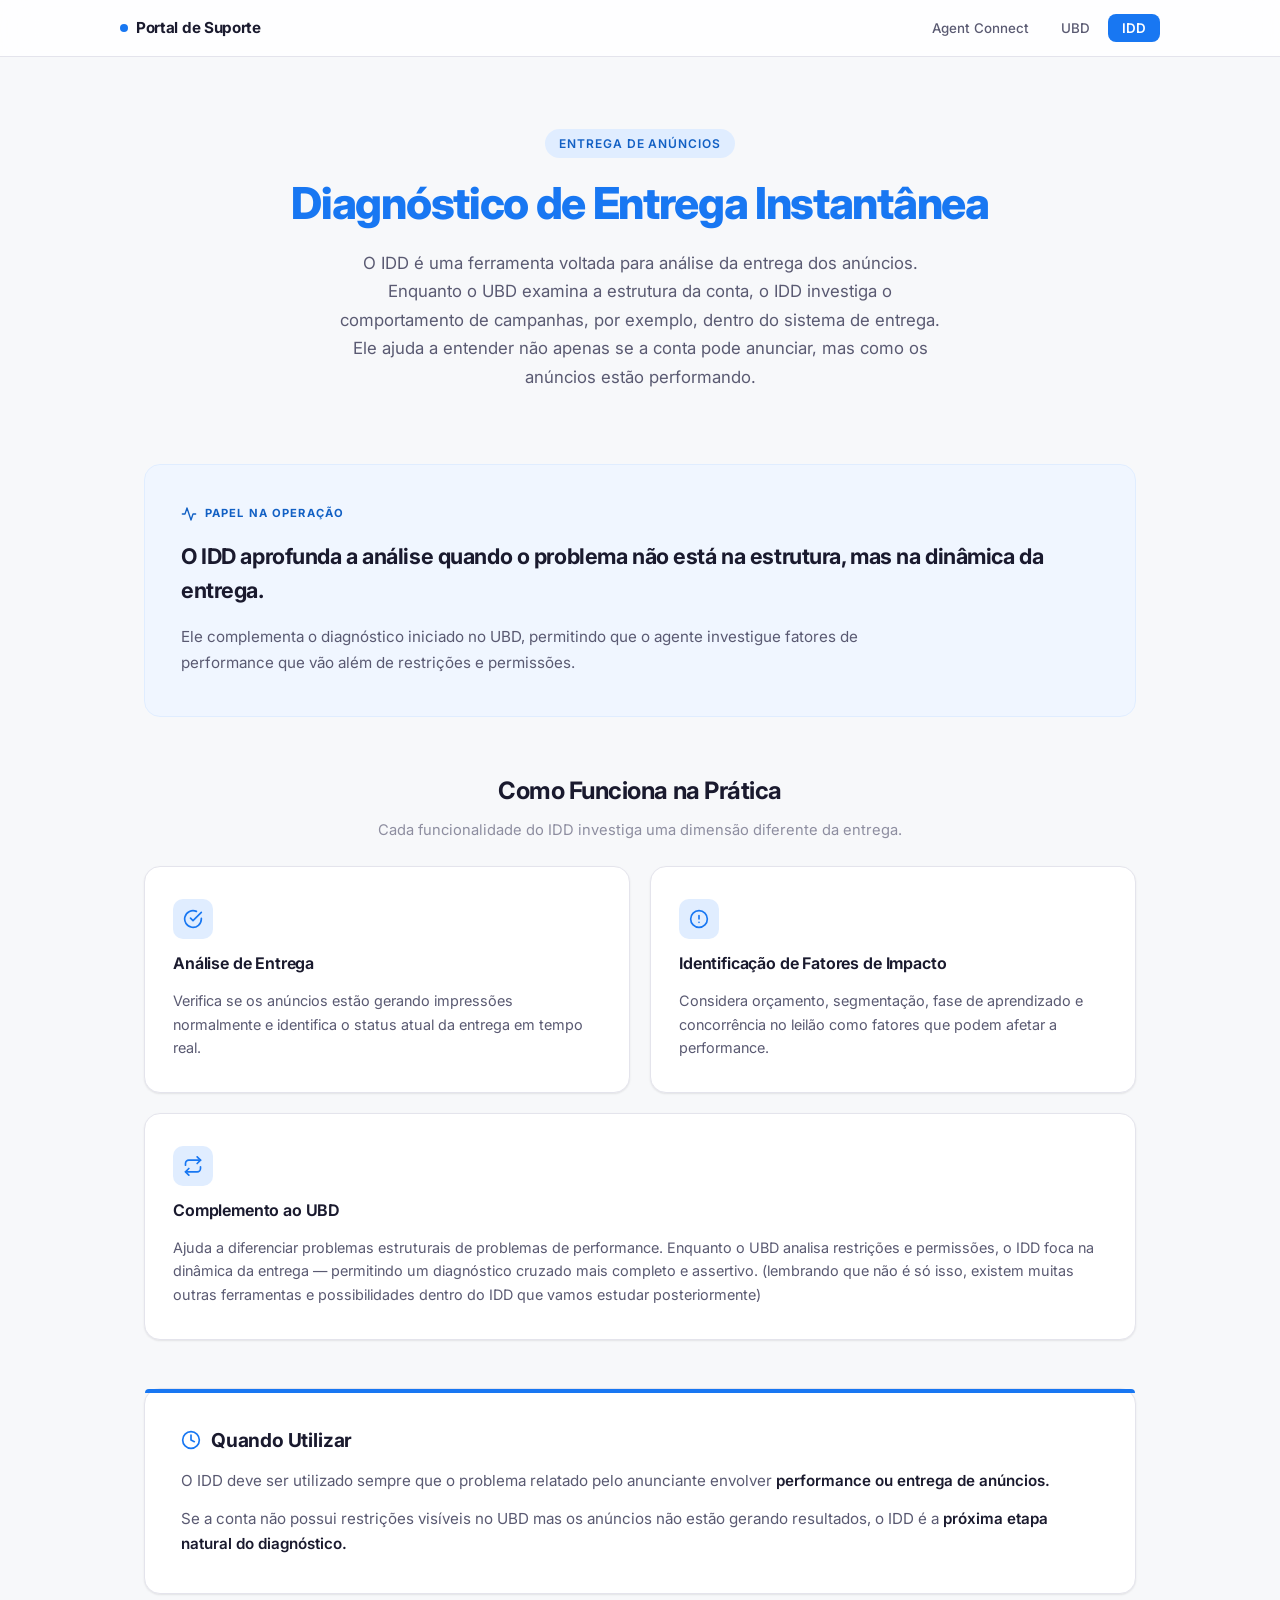
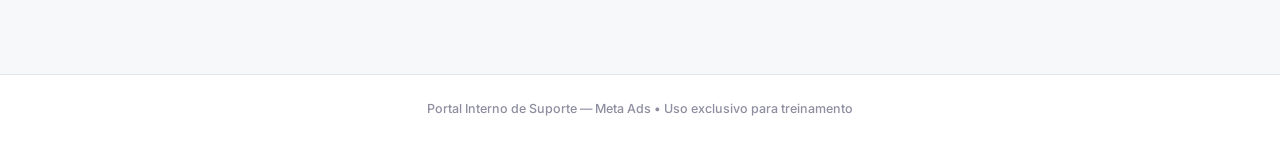
==== public/idd.html @ e2fe1c53 "Add files via upload" ====
<!DOCTYPE html>
<html lang="pt-BR">

<head>
  <meta charset="UTF-8" />
  <meta name="viewport" content="width=device-width, initial-scale=1.0" />
  <title>IDD — Diagnóstico de Entrega Instantânea</title>
  <link rel="preconnect" href="https://fonts.googleapis.com" />
  <link rel="preconnect" href="https://fonts.gstatic.com" crossorigin />
  <link href="https://fonts.googleapis.com/css2?family=Inter:wght@400;500;600;700;800&display=swap" rel="stylesheet" />
  <link rel="stylesheet" href="style.css" />
</head>

<body class="page-blue">

  <!-- Navigation -->
  <nav class="nav">
    <div class="nav-inner">
      <a href="index.html" class="nav-brand">
        <span class="nav-brand-dot" style="background:#1877F2"></span>
        Portal de Suporte
      </a>
      <button class="nav-toggle" aria-label="Abrir menu">
        <svg viewBox="0 0 24 24" fill="none" stroke="currentColor" stroke-width="2" stroke-linecap="round"
          stroke-linejoin="round">
          <line x1="3" y1="6" x2="21" y2="6" />
          <line x1="3" y1="12" x2="21" y2="12" />
          <line x1="3" y1="18" x2="21" y2="18" />
        </svg>
      </button>
      <ul class="nav-links">
        <li><a href="index.html">Agent Connect</a></li>
        <li><a href="ubd.html">UBD</a></li>
        <li><a href="idd.html" class="active">IDD</a></li>
      </ul>
    </div>
  </nav>

  <!-- Hero -->
  <section class="hero">
    <span class="hero-badge">Entrega de Anúncios</span>
    <h1>Diagnóstico de Entrega Instantânea</h1>
    <p class="hero-intro">
      O IDD é uma ferramenta voltada para análise da entrega dos anúncios.
      Enquanto o UBD examina a estrutura da conta, o IDD investiga o comportamento de campanhas, por exemplo, dentro do
      sistema de entrega.
      Ele ajuda a entender não apenas se a conta pode anunciar, mas como os anúncios estão performando.
    </p>
  </section>

  <div class="content-wrap">

    <!-- Papel na Operação -->
    <section class="role-block">
      <div class="role-block-label">
        <svg viewBox="0 0 24 24" fill="none" stroke="currentColor" stroke-width="2" stroke-linecap="round"
          stroke-linejoin="round">
          <polyline points="22 12 18 12 15 21 9 3 6 12 2 12" />
        </svg>
        Papel na Operação
      </div>
      <h2>O IDD aprofunda a análise quando o problema não está na estrutura, mas na dinâmica da entrega.</h2>
      <p>Ele complementa o diagnóstico iniciado no UBD, permitindo que o agente investigue fatores de performance que
        vão além de restrições e permissões.</p>
    </section>

    <!-- Como Funciona na Prática -->
    <div class="section-header">
      <h2>Como Funciona na Prática</h2>
      <p>Cada funcionalidade do IDD investiga uma dimensão diferente da entrega.</p>
    </div>

    <div class="grid-cards grid-3">

      <!-- Card 1 -->
      <div class="grid-card">
        <div class="grid-card-icon">
          <svg viewBox="0 0 24 24" fill="none" stroke="currentColor" stroke-width="2" stroke-linecap="round"
            stroke-linejoin="round">
            <path d="M22 11.08V12a10 10 0 1 1-5.93-9.14" />
            <polyline points="22 4 12 14.01 9 11.01" />
          </svg>
        </div>
        <h3>Análise de Entrega</h3>
        <p>Verifica se os anúncios estão gerando impressões normalmente e identifica o status atual da entrega em tempo
          real.</p>
      </div>

      <!-- Card 2 -->
      <div class="grid-card">
        <div class="grid-card-icon">
          <svg viewBox="0 0 24 24" fill="none" stroke="currentColor" stroke-width="2" stroke-linecap="round"
            stroke-linejoin="round">
            <circle cx="12" cy="12" r="10" />
            <line x1="12" y1="8" x2="12" y2="12" />
            <line x1="12" y1="16" x2="12.01" y2="16" />
          </svg>
        </div>
        <h3>Identificação de Fatores de Impacto</h3>
        <p>Considera orçamento, segmentação, fase de aprendizado e concorrência no leilão como fatores que podem afetar
          a performance.</p>
      </div>

      <!-- Card 3 (full width) -->
      <div class="grid-card">
        <div class="grid-card-icon">
          <svg viewBox="0 0 24 24" fill="none" stroke="currentColor" stroke-width="2" stroke-linecap="round"
            stroke-linejoin="round">
            <polyline points="17 1 21 5 17 9" />
            <path d="M3 11V9a4 4 0 0 1 4-4h14" />
            <polyline points="7 23 3 19 7 15" />
            <path d="M21 13v2a4 4 0 0 1-4 4H3" />
          </svg>
        </div>
        <h3>Complemento ao UBD</h3>
        <p>Ajuda a diferenciar problemas estruturais de problemas de performance. Enquanto o UBD analisa restrições e
          permissões, o IDD foca na dinâmica da entrega — permitindo um diagnóstico cruzado mais completo e assertivo.

          (lembrando que não é só isso, existem muitas outras ferramentas e possibilidades dentro do IDD que vamos
          estudar posteriormente)
        </p>
      </div>

    </div>

    <!-- Quando Utilizar -->
    <section class="closing-block">
      <div class="closing-block-accent"></div>
      <h2>
        <svg viewBox="0 0 24 24" fill="none" stroke="currentColor" stroke-width="2" stroke-linecap="round"
          stroke-linejoin="round">
          <circle cx="12" cy="12" r="10" />
          <polyline points="12 6 12 12 16 14" />
        </svg>
        Quando Utilizar
      </h2>
      <p>O IDD deve ser utilizado sempre que o problema relatado pelo anunciante envolver <span
          class="highlight">performance ou entrega de anúncios.</span></p>
      <p>Se a conta não possui restrições visíveis no UBD mas os anúncios não estão gerando resultados, o IDD é a <span
          class="highlight">próxima etapa natural do diagnóstico.</span></p>
    </section>

  </div>

  <!-- Footer -->
  <footer class="footer">
    <p>Portal Interno de Suporte — Meta Ads &bull; Uso exclusivo para treinamento</p>
  </footer>

  <script src="script.js"></script>
</body>

</html>
---- public/style.css ----
/* ===== RESET & BASE ===== */
*,
*::before,
*::after {
  margin: 0;
  padding: 0;
  box-sizing: border-box;
}

:root {
  --white: #ffffff;
  --bg: #f7f8fa;
  --text-primary: #1a1a2e;
  --text-secondary: #5a5a72;
  --text-muted: #8e8ea0;
  --border: #e4e4ec;
  --card-bg: #ffffff;
  --shadow-sm: 0 1px 3px rgba(0, 0, 0, 0.04), 0 1px 2px rgba(0, 0, 0, 0.06);
  --shadow-md: 0 4px 12px rgba(0, 0, 0, 0.06), 0 2px 4px rgba(0, 0, 0, 0.04);
  --shadow-lg: 0 10px 30px rgba(0, 0, 0, 0.08), 0 4px 8px rgba(0, 0, 0, 0.04);
  --radius: 16px;
  --radius-sm: 12px;
  --transition: 0.3s cubic-bezier(0.4, 0, 0.2, 1);

  --purple: #7E6DF6;
  --purple-light: #ece9fe;
  --purple-lighter: #f6f4ff;
  --purple-dark: #5b4bc9;

  --green: #2FAF7C;
  --green-light: #e3f8ef;
  --green-lighter: #f0faf5;
  --green-dark: #1f8a5e;

  --blue: #1877F2;
  --blue-light: #e0edff;
  --blue-lighter: #f0f6ff;
  --blue-dark: #1260c4;
}

html {
  scroll-behavior: smooth;
  -webkit-font-smoothing: antialiased;
  -moz-osx-font-smoothing: grayscale;
}

body {
  font-family: 'Inter', -apple-system, BlinkMacSystemFont, 'Segoe UI', Roboto, sans-serif;
  background-color: var(--bg);
  color: var(--text-primary);
  line-height: 1.6;
  min-height: 100vh;
}

/* ===== NAVIGATION ===== */
.nav {
  position: sticky;
  top: 0;
  z-index: 100;
  background: rgba(255, 255, 255, 0.85);
  backdrop-filter: blur(16px);
  -webkit-backdrop-filter: blur(16px);
  border-bottom: 1px solid var(--border);
  padding: 0 24px;
}

.nav-inner {
  max-width: 1040px;
  margin: 0 auto;
  display: flex;
  align-items: center;
  justify-content: space-between;
  height: 56px;
}

.nav-brand {
  font-weight: 700;
  font-size: 0.95rem;
  color: var(--text-primary);
  text-decoration: none;
  letter-spacing: -0.02em;
  display: flex;
  align-items: center;
  gap: 8px;
}

.nav-brand-dot {
  width: 8px;
  height: 8px;
  border-radius: 50%;
  display: inline-block;
}

.nav-links {
  display: flex;
  gap: 4px;
  list-style: none;
}

.nav-links a {
  text-decoration: none;
  font-size: 0.835rem;
  font-weight: 500;
  color: var(--text-secondary);
  padding: 6px 14px;
  border-radius: 8px;
  transition: background var(--transition), color var(--transition);
}

.nav-links a:hover {
  background: var(--bg);
  color: var(--text-primary);
}

.nav-links a.active {
  color: var(--white);
  font-weight: 600;
}

.page-purple .nav-links a.active { background: var(--purple); }
.page-green .nav-links a.active { background: var(--green); }
.page-blue .nav-links a.active { background: var(--blue); }

/* ===== HERO ===== */
.hero {
  text-align: center;
  padding: 72px 24px 24px;
  max-width: 760px;
  margin: 0 auto;
}

.hero-badge {
  display: inline-flex;
  align-items: center;
  gap: 6px;
  font-size: 0.75rem;
  font-weight: 600;
  text-transform: uppercase;
  letter-spacing: 0.08em;
  padding: 5px 14px;
  border-radius: 100px;
  margin-bottom: 20px;
}

.page-purple .hero-badge { background: var(--purple-light); color: var(--purple-dark); }
.page-green .hero-badge { background: var(--green-light); color: var(--green-dark); }
.page-blue .hero-badge { background: var(--blue-light); color: var(--blue-dark); }

.hero h1 {
  font-size: clamp(2rem, 5vw, 2.75rem);
  font-weight: 800;
  letter-spacing: -0.03em;
  line-height: 1.15;
  margin-bottom: 20px;
  text-wrap: balance;
}

.page-purple .hero h1 { color: var(--purple); }
.page-green .hero h1 { color: var(--green); }
.page-blue .hero h1 { color: var(--blue); }

.hero-intro {
  font-size: 1.05rem;
  color: var(--text-secondary);
  max-width: 620px;
  margin: 0 auto;
  line-height: 1.7;
  text-wrap: pretty;
}

/* ===== MAIN CONTENT WRAPPER ===== */
.content-wrap {
  max-width: 1040px;
  margin: 0 auto;
  padding: 0 24px 80px;
}

/* ===== PAPEL NA OPERACAO (Featured Block) ===== */
.role-block {
  margin-top: 48px;
  border-radius: var(--radius);
  padding: 40px 36px;
  position: relative;
  overflow: hidden;
}

.page-purple .role-block {
  background: var(--purple-lighter);
  border: 1px solid var(--purple-light);
}
.page-green .role-block {
  background: var(--green-lighter);
  border: 1px solid var(--green-light);
}
.page-blue .role-block {
  background: var(--blue-lighter);
  border: 1px solid var(--blue-light);
}

.role-block-label {
  font-size: 0.7rem;
  font-weight: 700;
  text-transform: uppercase;
  letter-spacing: 0.1em;
  margin-bottom: 16px;
  display: flex;
  align-items: center;
  gap: 8px;
}

.page-purple .role-block-label { color: var(--purple-dark); }
.page-green .role-block-label { color: var(--green-dark); }
.page-blue .role-block-label { color: var(--blue-dark); }

.role-block-label svg {
  width: 16px;
  height: 16px;
}

.role-block h2 {
  font-size: 1.35rem;
  font-weight: 700;
  letter-spacing: -0.02em;
  margin-bottom: 16px;
  color: var(--text-primary);
}

.role-block p {
  font-size: 0.95rem;
  color: var(--text-secondary);
  line-height: 1.7;
  max-width: 680px;
}

.role-block p + p {
  margin-top: 12px;
}

.role-list {
  list-style: none;
  display: flex;
  flex-direction: column;
  gap: 10px;
  margin-top: 16px;
}

.role-list li {
  position: relative;
  padding-left: 24px;
  font-size: 0.95rem;
  color: var(--text-secondary);
  line-height: 1.6;
}

.role-list li::before {
  content: '';
  position: absolute;
  left: 0;
  top: 10px;
  width: 8px;
  height: 8px;
  border-radius: 50%;
}

.page-purple .role-list li::before { background: var(--purple); }
.page-green .role-list li::before { background: var(--green); }
.page-blue .role-list li::before { background: var(--blue); }

/* ===== SECTION HEADER ===== */
.section-header {
  margin-top: 56px;
  margin-bottom: 24px;
  text-align: center;
}

.section-header h2 {
  font-size: 1.5rem;
  font-weight: 700;
  letter-spacing: -0.02em;
  color: var(--text-primary);
}

.section-header p {
  margin-top: 8px;
  font-size: 0.92rem;
  color: var(--text-muted);
}

/* ===== GRID CARDS (Como Funciona) ===== */
.grid-cards {
  display: grid;
  grid-template-columns: repeat(2, 1fr);
  gap: 16px;
}

.grid-card {
  background: var(--card-bg);
  border: 1px solid var(--border);
  border-radius: var(--radius);
  padding: 28px 24px;
  box-shadow: var(--shadow-sm);
  transition: box-shadow var(--transition), border-color var(--transition), transform var(--transition);
  display: flex;
  flex-direction: column;
  gap: 12px;
}

.grid-card:hover {
  box-shadow: var(--shadow-md);
  transform: translateY(-2px);
}

.page-purple .grid-card:hover { border-color: var(--purple-light); }
.page-green .grid-card:hover { border-color: var(--green-light); }
.page-blue .grid-card:hover { border-color: var(--blue-light); }

.grid-card-icon {
  width: 40px;
  height: 40px;
  border-radius: 10px;
  display: flex;
  align-items: center;
  justify-content: center;
  flex-shrink: 0;
}

.page-purple .grid-card-icon { background: var(--purple-light); color: var(--purple); }
.page-green .grid-card-icon { background: var(--green-light); color: var(--green); }
.page-blue .grid-card-icon { background: var(--blue-light); color: var(--blue); }

.grid-card-icon svg {
  width: 20px;
  height: 20px;
}

.grid-card h3 {
  font-size: 1rem;
  font-weight: 650;
  letter-spacing: -0.01em;
  color: var(--text-primary);
}

.grid-card p {
  font-size: 0.9rem;
  color: var(--text-secondary);
  line-height: 1.65;
}

/* ===== QUANDO UTILIZAR (Closing block) ===== */
.closing-block {
  margin-top: 48px;
  background: var(--card-bg);
  border: 1px solid var(--border);
  border-radius: var(--radius);
  padding: 36px;
  box-shadow: var(--shadow-sm);
  position: relative;
}

.closing-block-accent {
  position: absolute;
  top: 0;
  left: 0;
  right: 0;
  height: 4px;
  border-radius: var(--radius) var(--radius) 0 0;
}

.page-purple .closing-block-accent { background: var(--purple); }
.page-green .closing-block-accent { background: var(--green); }
.page-blue .closing-block-accent { background: var(--blue); }

.closing-block h2 {
  font-size: 1.2rem;
  font-weight: 700;
  letter-spacing: -0.01em;
  margin-bottom: 12px;
  color: var(--text-primary);
  display: flex;
  align-items: center;
  gap: 10px;
}

.closing-block h2 svg {
  width: 20px;
  height: 20px;
  flex-shrink: 0;
}

.page-purple .closing-block h2 svg { color: var(--purple); }
.page-green .closing-block h2 svg { color: var(--green); }
.page-blue .closing-block h2 svg { color: var(--blue); }

.closing-block p {
  font-size: 0.95rem;
  color: var(--text-secondary);
  line-height: 1.7;
}

.closing-block p + p {
  margin-top: 12px;
}

.closing-block .highlight {
  font-weight: 600;
  color: var(--text-primary);
}

/* ===== PAGE-SPECIFIC LAYOUTS ===== */

/* Agent Connect: slightly vertical card flow */
.page-purple .grid-cards {
  gap: 16px;
}

.page-purple .grid-card {
  padding: 30px 24px;
}

/* UBD: technical, symmetric, tighter grid */
.page-green .grid-cards {
  gap: 14px;
}

.page-green .grid-card {
  padding: 24px 22px;
}

/* IDD: larger cards, more spacing, dynamic feel */
.page-blue .grid-cards {
  gap: 20px;
}

.page-blue .grid-card {
  padding: 32px 28px;
}

/* IDD: 3 cards layout - first two side by side, third full width */
.page-blue .grid-cards.grid-3 {
  grid-template-columns: repeat(2, 1fr);
}

.page-blue .grid-cards.grid-3 .grid-card:last-child {
  grid-column: 1 / -1;
}

/* ===== FOOTER ===== */
.footer {
  text-align: center;
  padding: 24px;
  border-top: 1px solid var(--border);
  background: var(--white);
}

.footer p {
  font-size: 0.78rem;
  color: var(--text-muted);
  font-weight: 500;
}

/* ===== MOBILE HAMBURGER ===== */
.nav-toggle {
  display: none;
  background: none;
  border: none;
  cursor: pointer;
  padding: 4px;
  color: var(--text-primary);
}

.nav-toggle svg {
  width: 22px;
  height: 22px;
}

/* ===== RESPONSIVE ===== */
@media (max-width: 768px) {
  .grid-cards {
    grid-template-columns: 1fr;
  }

  .page-blue .grid-cards.grid-3 {
    grid-template-columns: 1fr;
  }

  .page-blue .grid-cards.grid-3 .grid-card:last-child {
    grid-column: auto;
  }

  .role-block {
    padding: 28px 24px;
  }

  .closing-block {
    padding: 28px 24px;
  }
}

@media (max-width: 640px) {
  .nav-toggle {
    display: block;
  }

  .nav-links {
    position: absolute;
    top: 56px;
    left: 0;
    right: 0;
    background: var(--white);
    border-bottom: 1px solid var(--border);
    flex-direction: column;
    padding: 8px 16px 12px;
    gap: 2px;
    display: none;
    box-shadow: var(--shadow-md);
  }

  .nav-links.show {
    display: flex;
  }

  .nav-links a {
    padding: 10px 14px;
    font-size: 0.9rem;
    border-radius: 10px;
  }

  .hero {
    padding: 48px 20px 16px;
  }

  .hero h1 {
    font-size: 1.75rem;
  }

  .hero-intro {
    font-size: 0.95rem;
  }

  .content-wrap {
    padding: 0 16px 60px;
  }

  .section-header {
    margin-top: 40px;
  }

  .section-header h2 {
    font-size: 1.25rem;
  }
}

/* ===== ANIMATIONS ===== */
@keyframes fadeIn {
  from {
    opacity: 0;
    transform: translateY(16px);
  }
  to {
    opacity: 1;
    transform: translateY(0);
  }
}

@keyframes fadeInScale {
  from {
    opacity: 0;
    transform: scale(0.97);
  }
  to {
    opacity: 1;
    transform: scale(1);
  }
}

.hero {
  animation: fadeIn 0.6s ease both;
}

.role-block {
  animation: fadeInScale 0.6s ease both;
  animation-delay: 0.15s;
}

.grid-card {
  animation: fadeIn 0.5s ease both;
}

.grid-card:nth-child(1) { animation-delay: 0.2s; }
.grid-card:nth-child(2) { animation-delay: 0.28s; }
.grid-card:nth-child(3) { animation-delay: 0.36s; }
.grid-card:nth-child(4) { animation-delay: 0.44s; }
.grid-card:nth-child(5) { animation-delay: 0.52s; }

.closing-block {
  animation: fadeIn 0.5s ease both;
  animation-delay: 0.5s;
}
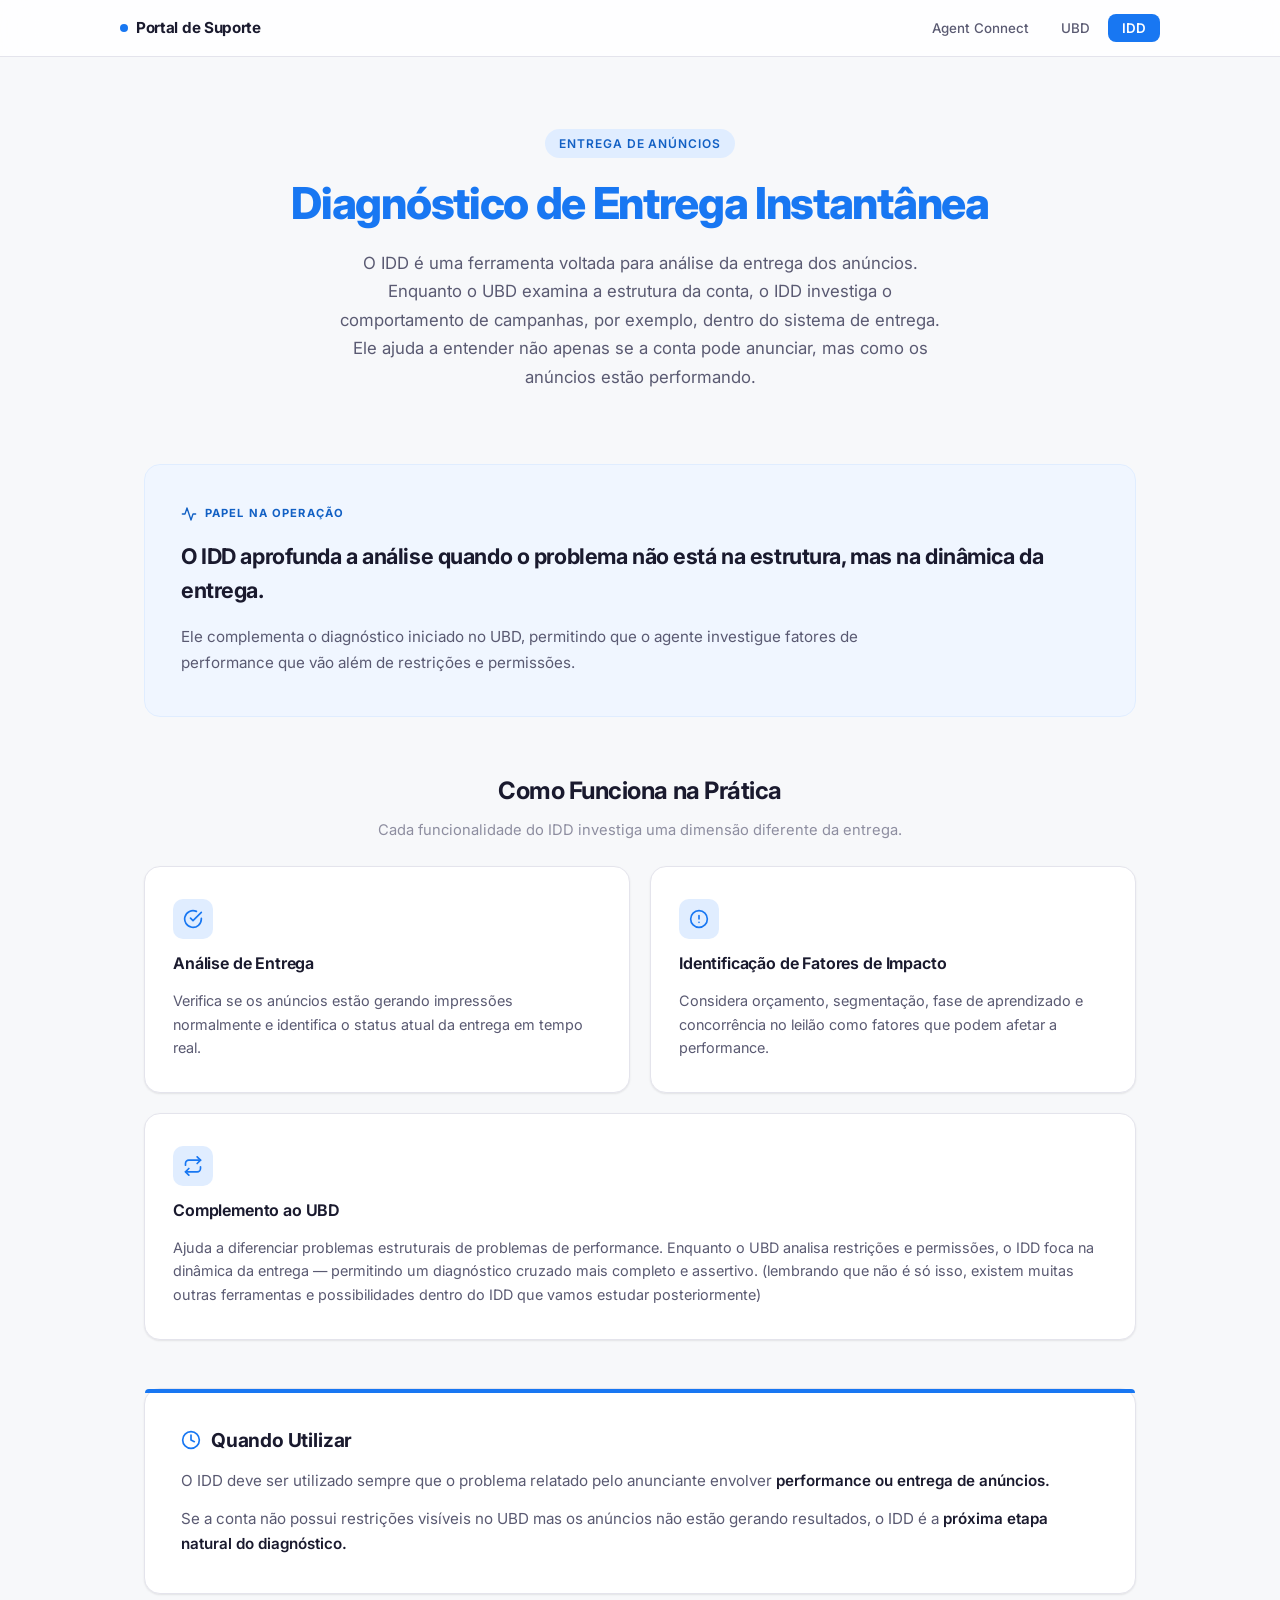
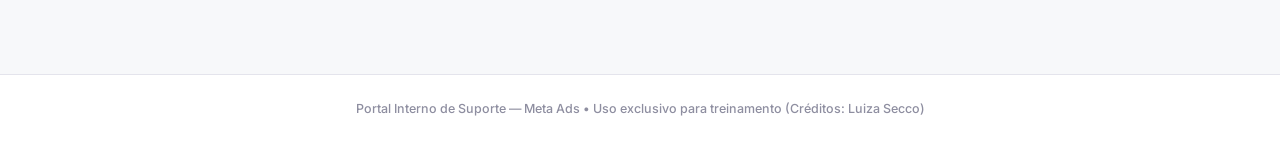
==== commit 5ce3f5a5: "Update idd.html" ====
--- a/public/idd.html
+++ b/public/idd.html
@@ -144,10 +144,10 @@
 
   <!-- Footer -->
   <footer class="footer">
-    <p>Portal Interno de Suporte — Meta Ads &bull; Uso exclusivo para treinamento</p>
+    <p>Portal Interno de Suporte — Meta Ads &bull; Uso exclusivo para treinamento (Créditos: Luiza Secco)</p>
   </footer>
 
   <script src="script.js"></script>
 </body>
 
-</html>+</html>
